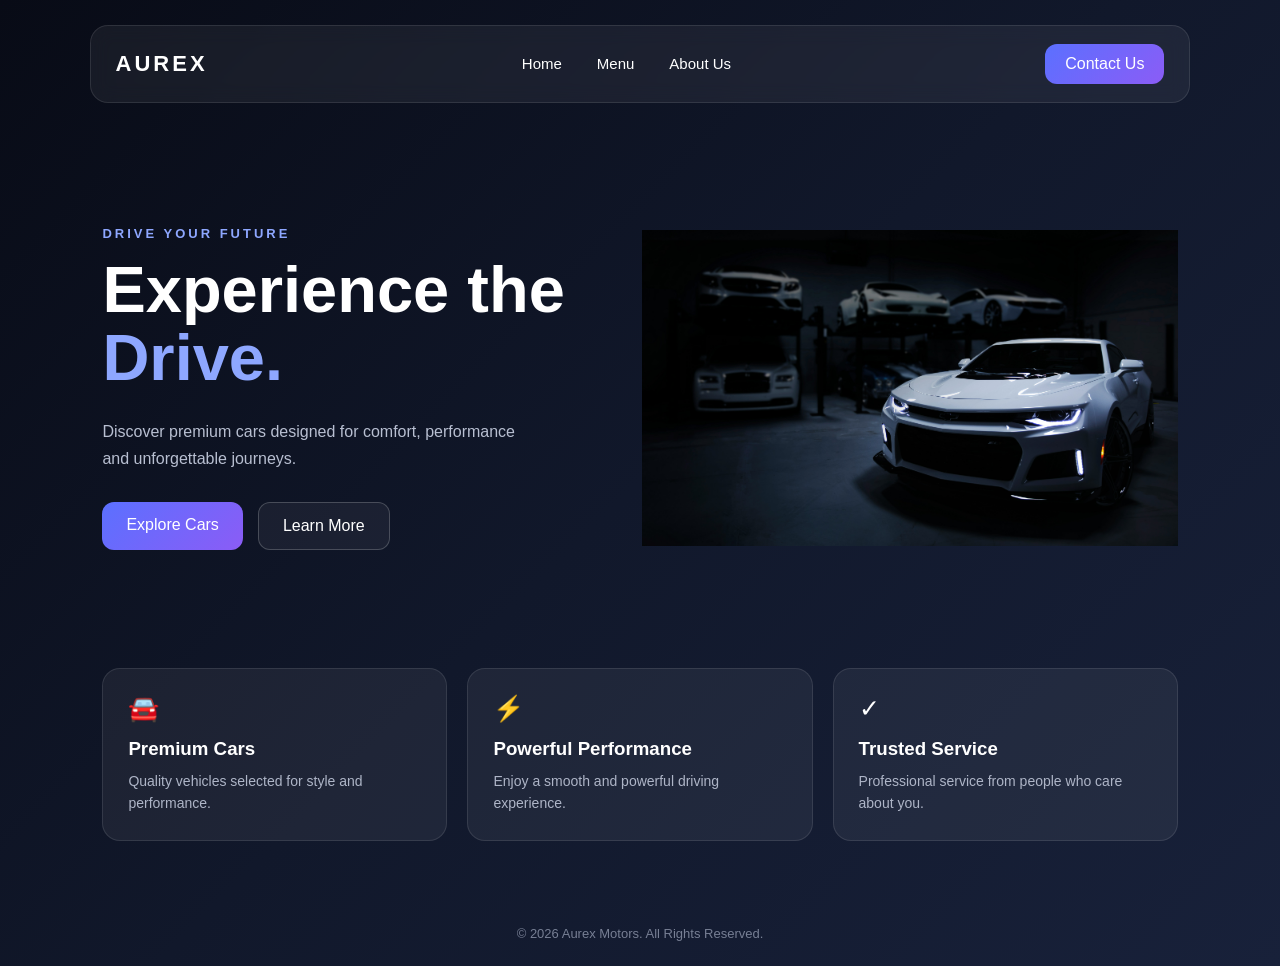
==== car-website/index.html @ f6cd34a0 "my car site" ====
<!DOCTYPE html>
<html lang="en">
<head>
    <meta charset="UTF-8">
    <meta name="viewport" content="width=device-width, initial-scale=1.0">
    <title>Aurex Motors</title>

    <!-- CSS -->
    <link rel="stylesheet" href="style.css">
</head>

<body>

    <!-- Navigation -->
    <header>
        <nav class="navbar">
            <h2 class="logo">AUREX</h2>

            <ul class="nav-links">
                <li><a href="index.html">Home</a></li>
                <li><a href="#">Menu</a></li>
                <li><a href="#">About Us</a></li>
            </ul>

            <a href="#" class="nav-button">Contact Us</a>
        </nav>
    </header>


    <!-- Hero Section -->
    <main>
        <section class="hero">

            <div class="hero-text">
                <p class="small-text">DRIVE YOUR FUTURE</p>

                <h1>
                    Experience the
                    <span>Drive.</span>
                </h1>

                <p class="description">
                    Discover premium cars designed for comfort,
                    performance and unforgettable journeys.
                </p>

                <div class="hero-buttons">
                    <a href="#" class="primary-btn">Explore Cars</a>
                    <a href="#" class="secondary-btn">Learn More</a>
                </div>
            </div>

            <div class="hero-car">
                <img src="car.png" alt="Luxury car">
            </div>

        </section>


        <!-- Features -->
        <section class="features">

            <div class="feature-card">
                <div class="icon">🚘</div>
                <h3>Premium Cars</h3>
                <p>Quality vehicles selected for style and performance.</p>
            </div>

            <div class="feature-card">
                <div class="icon">⚡</div>
                <h3>Powerful Performance</h3>
                <p>Enjoy a smooth and powerful driving experience.</p>
            </div>

            <div class="feature-card">
                <div class="icon">✓</div>
                <h3>Trusted Service</h3>
                <p>Professional service from people who care about you.</p>
            </div>

        </section>

    </main>


    <!-- Footer -->
    <footer>
        <p>© 2026 Aurex Motors. All Rights Reserved.</p>
    </footer>

</body>
</html>
---- car-website/style.css ----
* {
    margin: 0;
    padding: 0;
    box-sizing: border-box;
}

body {
    font-family: Arial, sans-serif;
    color: white;

    /* Gradient background */
    background: linear-gradient(
        135deg,
        #080b16,
        #11182b,
        #18213a
    );

    min-height: 100vh;
}


/* ---------------- NAVBAR ---------------- */

header {
    padding: 25px 7%;
}

.navbar {
    display: flex;
    align-items: center;
    justify-content: space-between;

    padding: 18px 25px;

    background: rgba(255, 255, 255, 0.06);
    border: 1px solid rgba(255, 255, 255, 0.1);

    border-radius: 18px;

    backdrop-filter: blur(10px);
}

.logo {
    font-size: 22px;
    letter-spacing: 3px;
}

.nav-links {
    display: flex;
    list-style: none;
    gap: 35px;
}

.nav-links a {
    color: #ffffff;
    text-decoration: none;
    font-size: 15px;

    transition: 0.3s;
}

.nav-links a:hover {
    color: #8ea7ff;
}

.nav-button {
    text-decoration: none;
    color: white;

    padding: 11px 20px;

    border-radius: 12px;

    background: linear-gradient(
        135deg,
        #5b70ff,
        #8b5cf6
    );

    transition: 0.3s;
}

.nav-button:hover {
    transform: translateY(-2px);
    box-shadow: 0 8px 20px rgba(91, 112, 255, 0.3);
}


/* ---------------- HERO ---------------- */

.hero {
    min-height: 520px;

    display: flex;
    align-items: center;
    justify-content: space-between;

    padding: 50px 8%;

    gap: 40px;
}

.hero-text {
    max-width: 500px;
}

.small-text {
    color: #8ea7ff;
    font-size: 13px;
    font-weight: bold;

    letter-spacing: 3px;

    margin-bottom: 15px;
}

.hero h1 {
    font-size: 65px;
    line-height: 1.05;

    margin-bottom: 25px;
}

.hero h1 span {
    color: #8ea7ff;
}

.description {
    color: #b8bfd1;
    line-height: 1.7;

    max-width: 430px;

    margin-bottom: 30px;
}


/* ---------------- BUTTONS ---------------- */

.hero-buttons {
    display: flex;
    gap: 15px;
}

.primary-btn,
.secondary-btn {
    text-decoration: none;

    padding: 14px 24px;

    border-radius: 12px;

    transition: 0.3s;
}

.primary-btn {
    color: white;

    background: linear-gradient(
        135deg,
        #5b70ff,
        #8b5cf6
    );
}

.secondary-btn {
    color: white;

    border: 1px solid rgba(255, 255, 255, 0.2);

    background: rgba(255, 255, 255, 0.05);
}

.primary-btn:hover,
.secondary-btn:hover {
    transform: translateY(-3px);
}

.primary-btn:hover {
    box-shadow: 0 10px 25px rgba(91, 112, 255, 0.3);
}

.secondary-btn:hover {
    background: rgba(255, 255, 255, 0.1);
}


/* ---------------- CAR IMAGE ---------------- */

.hero-car {
    width: 50%;

    display: flex;
    justify-content: center;
}

.hero-car img {
    width: 100%;
    max-width: 650px;

    transition: 0.5s;
}

.hero-car img:hover {
    transform: scale(1.03);
}


/* ---------------- FEATURES ---------------- */

.features {
    display: flex;
    gap: 20px;

    padding: 20px 8% 60px;
}

.feature-card {
    flex: 1;

    padding: 25px;

    background: rgba(255, 255, 255, 0.06);

    border: 1px solid rgba(255, 255, 255, 0.1);

    border-radius: 18px;

    transition: 0.3s;
}

.feature-card:hover {
    transform: translateY(-6px);

    background: rgba(255, 255, 255, 0.09);
}

.icon {
    font-size: 25px;

    margin-bottom: 15px;
}

.feature-card h3 {
    margin-bottom: 10px;
}

.feature-card p {
    color: #aeb5c7;
    font-size: 14px;
    line-height: 1.6;
}


/* ---------------- FOOTER ---------------- */

footer {
    text-align: center;

    padding: 25px;

    color: #777f94;

    font-size: 13px;
}


/* ---------------- MOBILE ---------------- */

@media (max-width: 800px) {

    .nav-links {
        gap: 15px;
    }

    .nav-button {
        display: none;
    }

    .hero {
        flex-direction: column;
        text-align: center;

        padding-top: 40px;
    }

    .hero h1 {
        font-size: 48px;
    }

    .description {
        margin: 0 auto 30px;
    }

    .hero-buttons {
        justify-content: center;
    }

    .hero-car {
        width: 100%;
    }
    .features {
        flex-direction: column;
    }
}
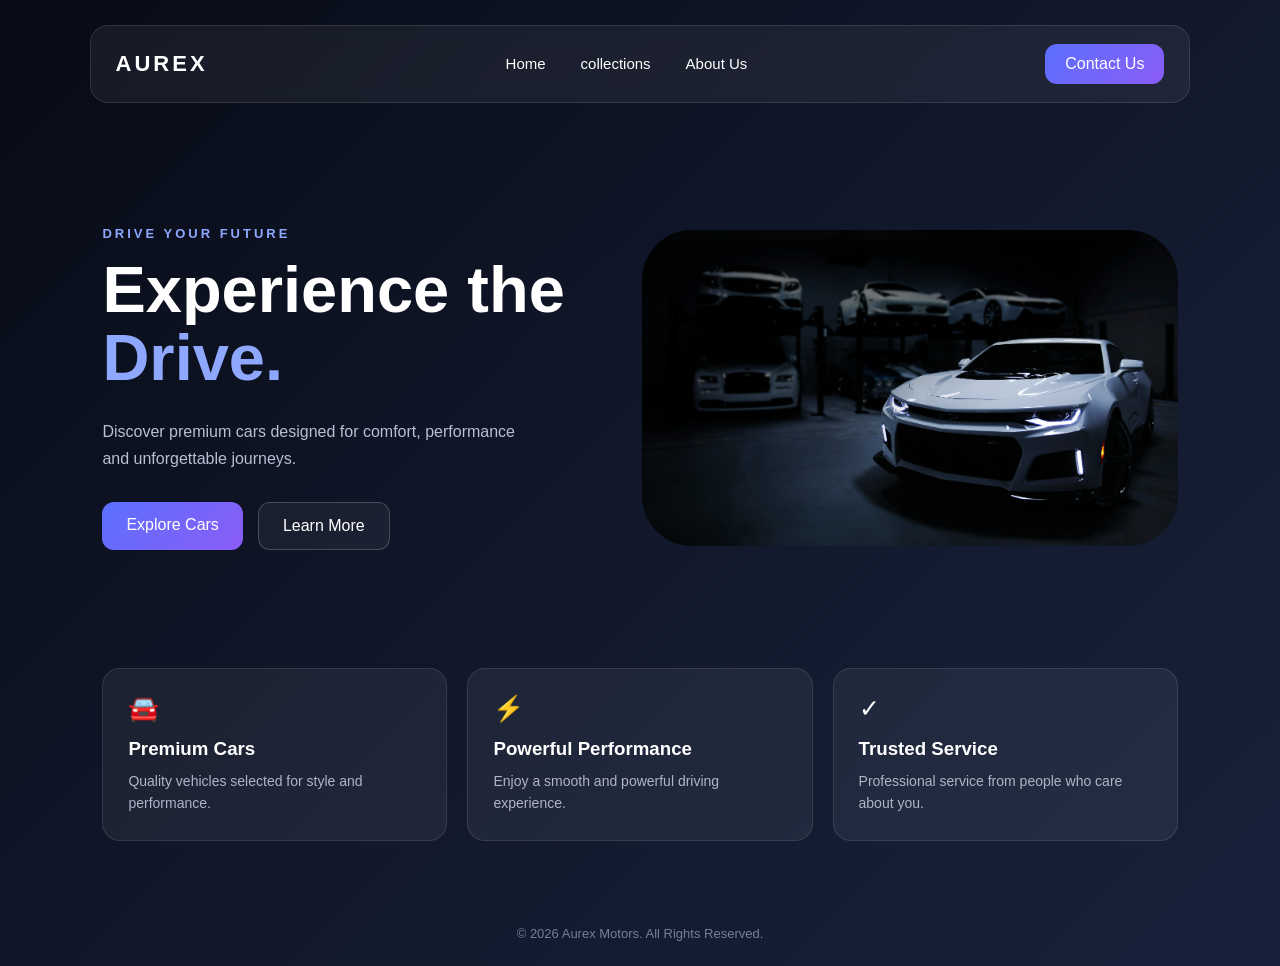
==== commit f18a3ca1: "finished car site projects" ====
--- a/car-website/index.html
+++ b/car-website/index.html
@@ -18,11 +18,11 @@
 
             <ul class="nav-links">
                 <li><a href="index.html">Home</a></li>
-                <li><a href="#">Menu</a></li>
-                <li><a href="#">About Us</a></li>
+                <li><a href="menu.html">collections</a></li>
+                <li><a href="about -cars.html">About Us</a></li>
             </ul>
 
-            <a href="#" class="nav-button">Contact Us</a>
+            <a href="about -cars.html" class="nav-button">Contact Us</a>
         </nav>
     </header>
 
@@ -45,13 +45,13 @@
                 </p>
 
                 <div class="hero-buttons">
-                    <a href="#" class="primary-btn">Explore Cars</a>
-                    <a href="#" class="secondary-btn">Learn More</a>
+                    <a href="menu.html" class="primary-btn">Explore Cars</a>
+                    <a href="menu.html" class="secondary-btn">Learn More</a>
                 </div>
             </div>
 
             <div class="hero-car">
-                <img src="car.png" alt="Luxury car">
+                <img class="hero-car-image" src="car.png" alt="Luxury car">
             </div>
 
         </section>
--- a/car-website/style.css
+++ b/car-website/style.css
@@ -194,6 +194,9 @@
     display: flex;
     justify-content: center;
 }
+.hero-car-image{
+border-radius: 50px;
+}
 
 .hero-car img {
     width: 100%;
